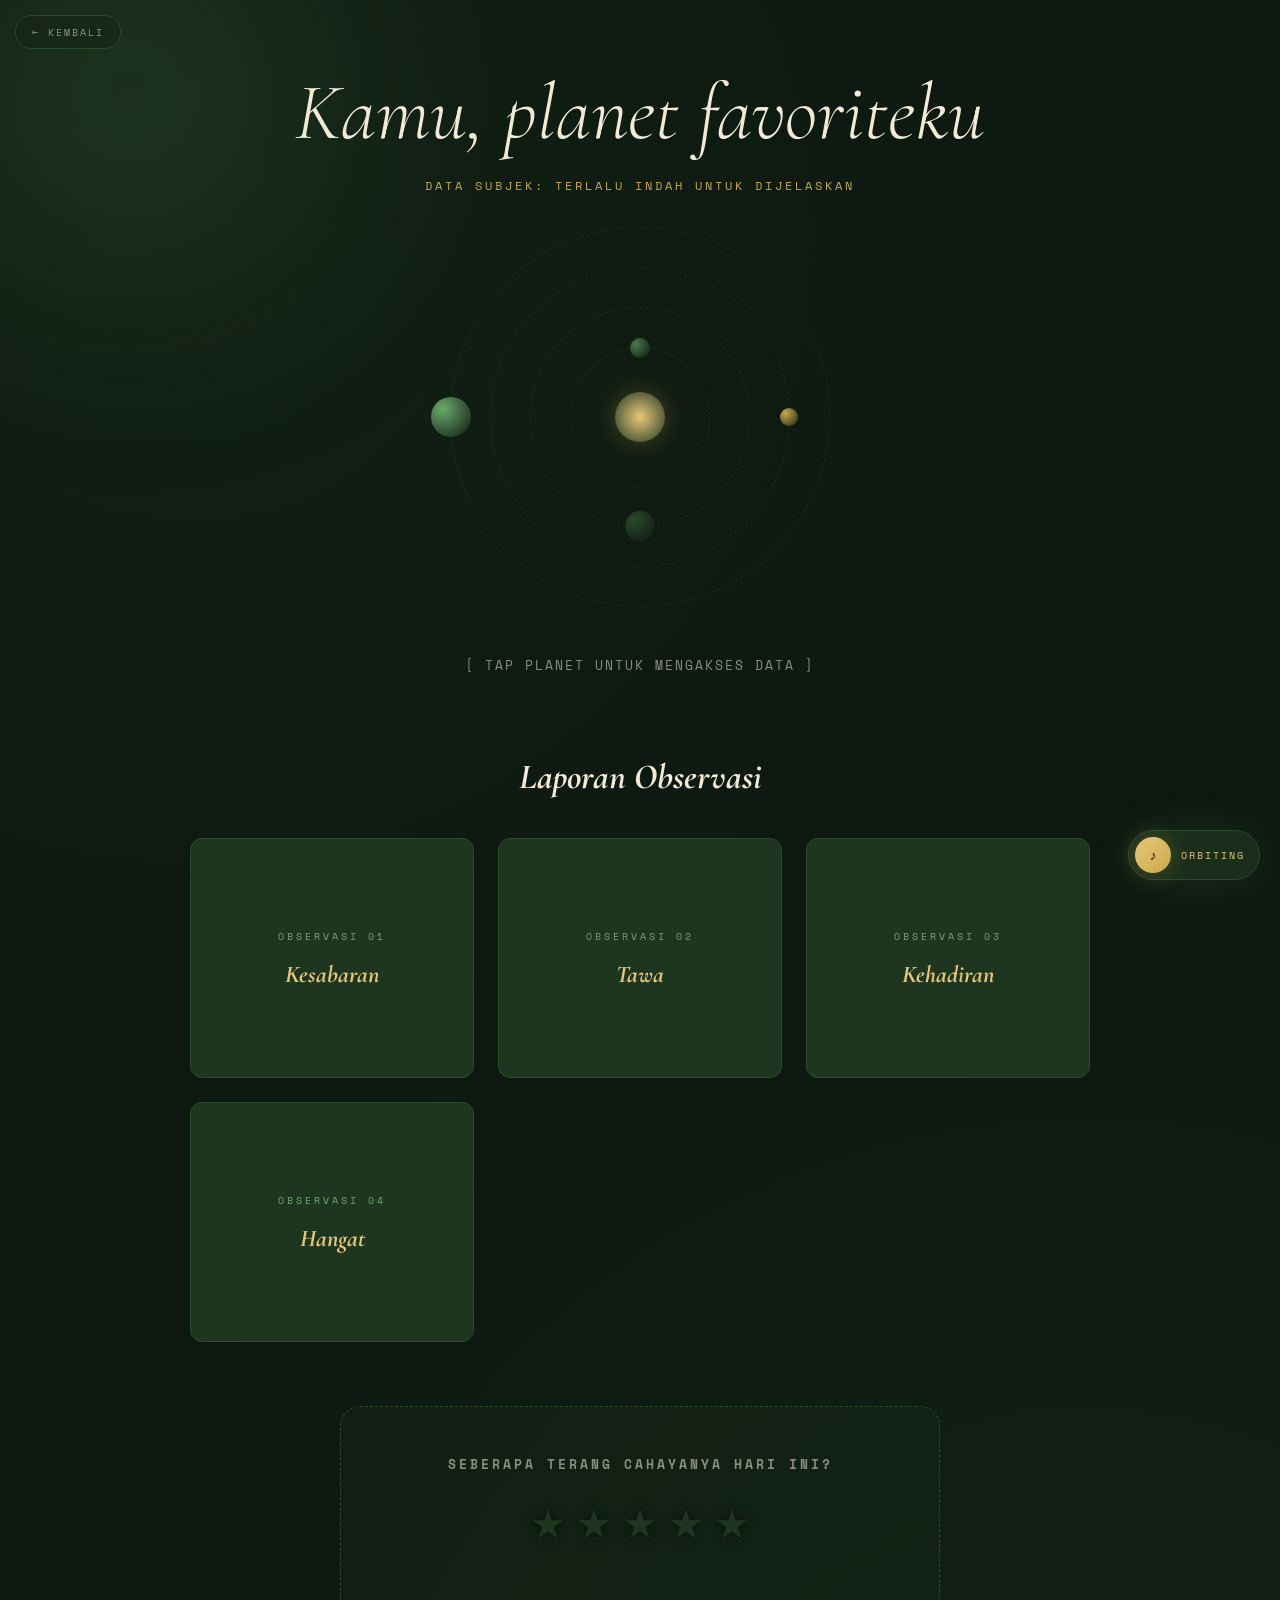
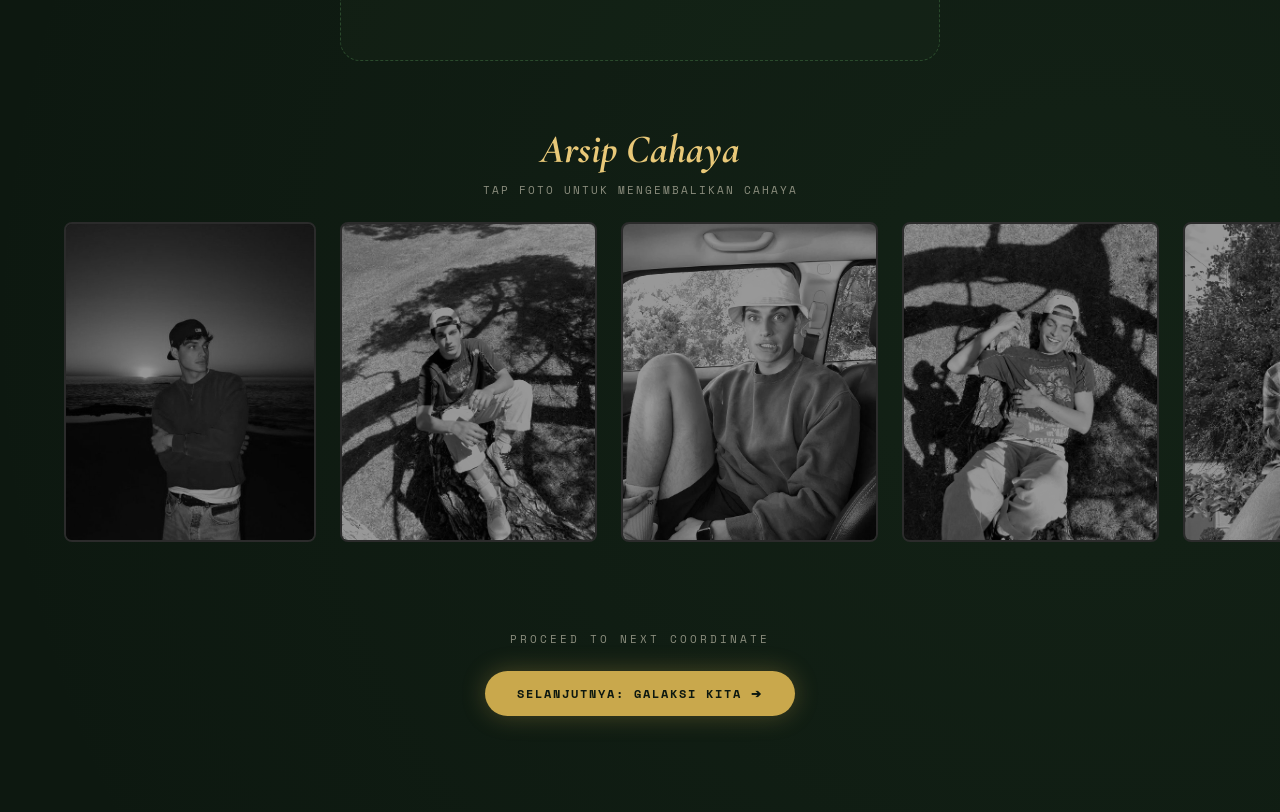
==== him.html @ adc8394c "added by @Kediopan" ====
<!doctype html>
<html lang="id">
  <head>
    <meta charset="UTF-8" />
    <meta name="viewport" content="width=device-width, initial-scale=1.0" />
    <title>Planet Dia — The Green Nebula</title>
    <link rel="stylesheet" href="style.css" />
  </head>
  <body>
    <div id="page-transition" class="fade-in"></div>
    <div
      class="organic-nebula n-fern"
      style="top: -20%; right: -20%; opacity: 0.3"
    ></div>

    <a href="index.html" class="back-nav" data-nav>← Kembali</a>

    <div id="music-player">
      <button id="music-btn">♪</button>
      <div class="music-info"><span>Orbiting</span></div>
    </div>

    <div class="planet-dia-wrapper">
      <div class="pd-hero reveal">
        <h1>Kamu, planet favoriteku</h1>
        <p>Data Subjek: Terlalu Indah Untuk Dijelaskan</p>
      </div>

      <div class="solar-system-area reveal">
        <div class="central-star"></div>
        <div class="orbit-path path-1">
          <div class="planet planet-1" data-id="p1" data-name="SMILE-01"></div>
        </div>
        <div class="orbit-path path-2">
          <div class="planet planet-2" data-id="p2" data-name="EYES-02"></div>
        </div>
        <div class="orbit-path path-3">
          <div class="planet planet-3" data-id="p3" data-name="LAUGH-03"></div>
        </div>
        <div class="orbit-path path-4">
          <div class="planet planet-4" data-id="p4" data-name="HIM-04"></div>
        </div>
      </div>
      <p
        style="
          font-family: var(--f-mono);
          font-size: 0.8rem;
          color: var(--mist);
          margin-bottom: 5rem;
          letter-spacing: 2px;
          text-align: center;
        "
        class="reveal"
      >
        [ TAP PLANET UNTUK MENGAKSES DATA ]
      </p>

      <div class="facts-section reveal">
        <h2 class="section-title">Laporan Observasi</h2>
        <div class="facts-grid">
          <div class="fact-card">
            <div class="fact-inner">
              <div class="fact-front">
                <span>OBSERVASI 01</span>
                <h3>Kesabaran</h3>
              </div>
              <div class="fact-back">
                <p>
                  Tingkat kesabaranmu ngadepin aku itu kayak luar angkasa, gak
                  ada batasnya. Makasih ya.
                </p>
              </div>
            </div>
          </div>
          <div class="fact-card">
            <div class="fact-inner">
              <div class="fact-front">
                <span>OBSERVASI 02</span>
                <h3>Tawa</h3>
              </div>
              <div class="fact-back">
                <p>
                  Frekuensi tawamu selalu berhasil reset hari aku yang lagi
                  berantakan.
                </p>
              </div>
            </div>
          </div>
          <div class="fact-card">
            <div class="fact-inner">
              <div class="fact-front">
                <span>OBSERVASI 03</span>
                <h3>Kehadiran</h3>
              </div>
              <div class="fact-back">
                <p>
                  Kamu gak cuma ada, tapi bener-bener *hadir*. Aku selalu
                  bersyukur untuk adanya kamu.
                </p>
              </div>
            </div>
          </div>
          <div class="fact-card">
            <div class="fact-inner">
              <div class="fact-front">
                <span>OBSERVASI 04</span>
                <h3>Hangat</h3>
              </div>
              <div class="fact-back">
                <p>
                  Kamu itu kayak nebula, dari jauh terlihat biasa, tapi di
                  dalemnya hangat banget.
                </p>
              </div>
            </div>
          </div>
        </div>
      </div>

      <div class="rating-section reveal">
        <h2>Seberapa terang cahayanya hari ini?</h2>
        <div class="star-rating">
          <span>★</span><span>★</span><span>★</span><span>★</span><span>★</span>
        </div>
        <div class="rating-result" id="rating-result"></div>
      </div>

      <div class="strip-section reveal">
        <h2
          style="
            font-family: var(--f-display);
            color: var(--gold-light);
            font-size: 2.5rem;
            text-align: center;
            margin-bottom: 0.5rem;
            font-style: italic;
          "
        >
          Arsip Cahaya
        </h2>
        <p class="strip-hint">TAP FOTO UNTUK MENGEMBALIKAN CAHAYA</p>
        <div class="photo-strip">
          <img src="asset/1.jpg" alt="Him" class="strip-img" />
          <img src="asset/2.jpg" alt="Him" class="strip-img" />
          <img src="asset/3.jpg" alt="Him" class="strip-img" />
          <img src="asset/4.jpg" alt="Him" class="strip-img" />
          <img src="asset/5.jpg" alt="Him" class="strip-img" />
          <img src="asset/6.jpg" alt="Him" class="strip-img" />
        </div>
      </div>

      <!-- NEW: NEXT BUTTON -->
      <div class="next-page-nav reveal">
        <p>PROCEED TO NEXT COORDINATE</p>
        <a href="kita.html" class="btn-fierce" data-nav
          >Selanjutnya: Galaksi Kita ➔</a
        >
      </div>
    </div>

    <div class="planet-modal" id="planet-modal">
      <div class="pm-content">
        <img src="" id="pm-img" alt="Planet Archive" />
        <p id="pm-txt"></p>
        <button class="pm-close" id="pm-close">TUTUP DATA</button>
      </div>
    </div>

    <script src="script.js"></script>
  </body>
</html>
---- style.css ----
@import url("https://fonts.googleapis.com/css2?family=Cormorant+Garamond:ital,wght@0,300;0,400;0,600;1,400&family=Outfit:wght@300;400;600&family=Space+Mono:ital,wght@0,400;0,700;1,400&family=Caveat:wght@600&display=swap");

/* ── GREEN NEBULA PALETTE & TOKENS ── */
:root {
  --void: #0d1810;
  --forest: #172619;
  --forest-mid: #1e3520;
  --moss: #2a4a2c;
  --fern: #4a7a4c;
  --nebula: #6aab6c;
  --gold: #c9a84c;
  --gold-light: #e8c878;
  --cream: #f0ead6;
  --mist: rgba(240, 234, 214, 0.55);

  --f-display: "Cormorant Garamond", serif;
  --f-body: "Outfit", sans-serif;
  --f-mono: "Space Mono", monospace;
  --f-hand: "Caveat", cursive;

  --glow-nebula: 0 0 40px rgba(106, 171, 108, 0.15);
  --glow-gold: 0 0 25px rgba(201, 168, 76, 0.3);
}

* {
  margin: 0;
  padding: 0;
  box-sizing: border-box;
  -webkit-tap-highlight-color: transparent;
}

/* FIX: Absolute horizontal lockdown */
html,
body {
  width: 100%;
  max-width: 100vw;
  overflow-x: hidden;
}

body {
  background-color: var(--void);
  color: var(--cream);
  font-family: var(--f-body);
  overflow-y: auto !important;
  min-height: 100vh;
  background-image:
    radial-gradient(circle at 15% 10%, rgba(42, 74, 44, 0.15), transparent 40%),
    radial-gradient(circle at 85% 80%, rgba(74, 122, 76, 0.1), transparent 50%);
}

/* ── SPA TRANSITIONS ── */
#page-transition {
  position: fixed;
  inset: 0;
  background: var(--void);
  z-index: 99999;
  pointer-events: none;
  opacity: 0;
  transition: opacity 0.8s ease;
}
#page-transition.fade-in {
  opacity: 1;
  pointer-events: all;
}
.reveal {
  opacity: 0;
  transform: translateY(30px);
  transition: all 1s cubic-bezier(0.25, 1, 0.5, 1);
}
.reveal.visible {
  opacity: 1;
  transform: translateY(0);
}

/* ── PERSISTENT MUSIC & NAV BUTTONS (FIXED CROPPING) ── */
#music-player {
  position: fixed;
  bottom: 20px;
  right: 20px;
  z-index: 9990;
  display: flex;
  align-items: center;
  gap: 10px;
  background: rgba(30, 53, 32, 0.8);
  backdrop-filter: blur(12px);
  border: 1px solid var(--moss);
  border-radius: 50px;
  padding: 6px 14px 6px 6px;
  box-shadow: var(--glow-nebula);
  transition: all 0.3s;
  max-width: calc(100vw - 40px); /* Respects screen padding */
}
#music-btn {
  width: 36px;
  height: 36px;
  border-radius: 50%;
  background: linear-gradient(135deg, var(--gold-light), var(--gold));
  border: none;
  cursor: pointer;
  color: var(--void);
  font-weight: bold;
  box-shadow: var(--glow-gold);
  transition: transform 0.2s;
  display: flex;
  justify-content: center;
  align-items: center;
  flex-shrink: 0;
}
#music-btn:active {
  transform: scale(0.9);
}

.music-info {
  display: flex;
  align-items: center;
  overflow: hidden; /* Contains the text */
}

/* FIX: Text Truncation limits width so it cannot push the box off-screen */
.music-info span {
  display: block;
  font-family: var(--f-mono);
  font-size: 10px;
  color: var(--gold-light);
  letter-spacing: 2px;
  text-transform: uppercase;
  white-space: nowrap;
  overflow: hidden;
  text-overflow: ellipsis;
  max-width: 120px; /* Truncates dynamically on small screens */
}

.btn-fierce {
  display: inline-flex;
  align-items: center;
  justify-content: center;
  padding: 14px 32px;
  font-family: var(--f-mono);
  font-size: 0.75rem;
  color: var(--void);
  background: var(--gold);
  border-radius: 30px;
  text-decoration: none;
  font-weight: bold;
  letter-spacing: 2px;
  text-transform: uppercase;
  transition: all 0.3s;
  box-shadow: var(--glow-gold);
  border: none;
  cursor: pointer;
}
.btn-fierce:hover {
  transform: scale(1.05);
  background: var(--gold-light);
  box-shadow: 0 0 30px rgba(201, 168, 76, 0.5);
}

.back-nav {
  position: fixed;
  top: 15px;
  left: 15px;
  font-family: var(--f-mono);
  font-size: 0.65rem;
  color: var(--mist);
  text-transform: uppercase;
  letter-spacing: 2px;
  text-decoration: none;
  z-index: 9990;
  padding: 8px 16px;
  background: rgba(23, 38, 25, 0.8);
  border: 1px solid var(--moss);
  border-radius: 30px;
  backdrop-filter: blur(5px);
  transition: all 0.3s;
}
.back-nav:hover {
  color: var(--gold-light);
  border-color: var(--gold);
}

.next-page-nav {
  width: 100%;
  padding: 4rem 1.5rem 6rem;
  display: flex;
  flex-direction: column;
  align-items: center;
  justify-content: center;
  text-align: center;
  position: relative;
  z-index: 10;
}
.next-page-nav p {
  font-family: var(--f-mono);
  font-size: 0.7rem;
  color: var(--mist);
  letter-spacing: 3px;
  margin-bottom: 1.5rem;
  text-transform: uppercase;
}

/* ── AMBIENT NEBULAE ── */
.organic-nebula {
  position: fixed;
  border-radius: 50%;
  filter: blur(90px);
  pointer-events: none;
  opacity: 0.4;
  z-index: 0;
}
.n-fern {
  width: 60vw;
  height: 60vh;
  background: radial-gradient(circle, var(--fern), transparent 70%);
  top: -10%;
  left: -20%;
}
.n-moss {
  width: 50vw;
  height: 50vh;
  background: radial-gradient(circle, var(--moss), transparent 70%);
  bottom: 10%;
  right: -10%;
}

/* =========================================
   PAGE 1: THE VOID (INDEX)
   ========================================= */
.void-container {
  padding: 2rem 0 0;
  display: flex;
  flex-direction: column;
  align-items: center;
  position: relative;
  width: 100%;
  overflow-x: hidden;
}

/* Section 1: Boot */
.boot-sequence {
  min-height: 50vh;
  display: flex;
  flex-direction: column;
  justify-content: center;
  align-items: center;
  width: 90%;
  margin-inline: auto;
  padding-top: 2rem;
}
.terminal-text {
  font-family: var(--f-mono);
  font-size: 0.85rem;
  color: var(--nebula);
  letter-spacing: 2px;
  text-align: center;
  margin-bottom: 2rem;
  min-height: 60px;
  line-height: 1.6;
}
.hero-title {
  font-family: var(--f-display);
  font-size: clamp(2.5rem, 8vw, 5rem);
  font-style: italic;
  font-weight: 300;
  color: var(--cream);
  text-align: center;
  opacity: 0;
  transition: opacity 2s ease 0.5s;
  text-shadow: 0 4px 30px rgba(240, 234, 214, 0.1);
  line-height: 1.1;
}
.hero-title em {
  color: var(--gold);
  font-style: normal;
  font-weight: 400;
}

/* Section 2: Star Connect */
.star-connect-section {
  padding: 3rem 0;
  display: flex;
  flex-direction: column;
  align-items: center;
  width: 90%;
  margin-inline: auto;
  position: relative;
}
.star-hint {
  font-family: var(--f-mono);
  font-size: 0.75rem;
  color: var(--gold-light);
  letter-spacing: 3px;
  text-transform: uppercase;
  margin-bottom: 2rem;
  text-align: center;
  animation: pulse 2s infinite;
}
.canvas-wrapper {
  position: relative;
  width: 100%;
  max-width: 350px;
  height: 350px;
}
#connect-canvas {
  width: 100%;
  height: 100%;
  background: rgba(23, 38, 25, 0.4);
  border: 1px dashed var(--moss);
  border-radius: 50%;
  backdrop-filter: blur(8px);
  cursor: crosshair;
  transition: box-shadow 0.5s;
  touch-action: none;
}
#connect-canvas.unlocked {
  box-shadow:
    var(--glow-gold),
    inset 0 0 40px rgba(201, 168, 76, 0.2);
  border-color: var(--gold);
}
.hidden-message {
  position: absolute;
  top: 50%;
  left: 50%;
  transform: translate(-50%, -50%);
  font-family: var(--f-hand);
  font-size: 2rem;
  color: var(--gold-light);
  text-shadow: var(--glow-gold);
  opacity: 0;
  pointer-events: none;
  transition: opacity 1s;
  white-space: nowrap;
}

/* Section 3: About */
.about-universe {
  padding: 4rem 1rem;
  display: flex;
  flex-direction: column;
  justify-content: center;
  align-items: center;
  text-align: center;
  width: 90%;
  max-width: 600px;
  margin-inline: auto;
  position: relative;
  z-index: 2;
}
.about-universe p {
  font-family: var(--f-body);
  font-size: 1.1rem;
  line-height: 1.8;
  color: var(--mist);
  margin-bottom: 1.5rem;
}
.about-universe .highlight {
  font-family: var(--f-display);
  font-size: 1.8rem;
  color: var(--cream);
  font-style: italic;
  margin: 1rem 0;
}

/* Section 4: Orbit Ring Nav */
.orbit-nav-section {
  padding: 4rem 0;
  height: 400px;
  display: flex;
  justify-content: center;
  align-items: center;
  position: relative;
  opacity: 0.3;
  pointer-events: none;
  transition: opacity 1.5s;
  overflow: hidden;
  width: 100%;
}
.orbit-nav-section.unlocked {
  opacity: 1;
  pointer-events: all;
}
.orbit-center {
  width: 40px;
  height: 40px;
  background: radial-gradient(circle, var(--gold-light), var(--gold));
  border-radius: 50%;
  box-shadow:
    var(--glow-gold),
    0 0 60px rgba(201, 168, 76, 0.6);
  z-index: 10;
  position: absolute;
  top: 50%;
  left: 50%;
  transform: translate(-50%, -50%);
}
.orbit-ring {
  position: absolute;
  top: 50%;
  left: 50%;
  border-radius: 50%;
  border: 1px solid rgba(106, 171, 108, 0.2);
  display: flex;
  justify-content: center;
  align-items: flex-start;
  text-decoration: none;
  transition: all 0.3s;
  pointer-events: none;
}
.orbit-ring span {
  pointer-events: auto;
  cursor: pointer;
  font-family: var(--f-mono);
  font-size: 0.6rem;
  color: var(--cream);
  background: var(--forest-mid);
  border: 1px solid var(--moss);
  padding: 6px 16px;
  border-radius: 30px;
  letter-spacing: 2px;
  text-transform: uppercase;
  transform: translateY(-50%);
  transition: all 0.3s;
  white-space: nowrap;
}
.orbit-ring:hover span {
  background: var(--nebula);
  color: var(--void);
  box-shadow: var(--glow-nebula);
  border-color: var(--nebula);
}
.r-1 {
  width: 140px;
  height: 140px;
  margin: -70px 0 0 -70px;
  animation: spin 15s linear infinite;
}
.r-2 {
  width: 220px;
  height: 220px;
  margin: -110px 0 0 -110px;
  animation: spin 25s linear infinite reverse;
}
.r-3 {
  width: 300px;
  height: 300px;
  margin: -150px 0 0 -150px;
  animation: spin 35s linear infinite;
}
.r-4 {
  width: 380px;
  height: 380px;
  margin: -190px 0 0 -190px;
  animation: spin 45s linear infinite reverse;
}
.r-1 span {
  animation: spin 15s linear infinite reverse;
}
.r-2 span {
  animation: spin 25s linear infinite normal;
}
.r-3 span {
  animation: spin 35s linear infinite reverse;
}
.r-4 span {
  animation: spin 45s linear infinite normal;
}

/* Section 5: Teaser */
.teaser-section {
  padding: 4rem 1rem 2rem;
  display: flex;
  justify-content: center;
  align-items: center;
  position: relative;
  width: 90%;
  margin-inline: auto;
}
.teaser-quote {
  font-family: var(--f-hand);
  font-size: clamp(1.8rem, 5vw, 3rem);
  color: var(--nebula);
  text-align: center;
  transform: rotate(-3deg);
  line-height: 1.4;
  opacity: 0.8;
}
.shooting-star {
  position: absolute;
  width: 150px;
  height: 2px;
  background: linear-gradient(90deg, transparent, var(--gold-light), white);
  top: 10%;
  left: -200px;
  opacity: 0;
  transform: rotate(-15deg);
}
.shooting-star.shoot {
  animation: shootAnim 2s ease-in forwards;
}

/* =========================================
   PAGE 2: PLANET DIA (HIM.HTML)
   ========================================= */
.planet-dia-wrapper {
  padding: 4rem 0 0;
  display: flex;
  flex-direction: column;
  align-items: center;
  width: 100%;
  overflow-x: hidden;
}
.pd-hero {
  text-align: center;
  margin-bottom: 3rem;
  width: 90%;
  margin-inline: auto;
}
.pd-hero h1 {
  font-family: var(--f-display);
  font-size: clamp(2.5rem, 8vw, 5rem);
  color: var(--cream);
  font-style: italic;
  font-weight: 300;
}
.pd-hero p {
  font-family: var(--f-mono);
  font-size: 0.75rem;
  color: var(--gold);
  letter-spacing: 3px;
  text-transform: uppercase;
  margin-top: 1rem;
}
.solar-system-area {
  position: relative;
  width: 90%;
  max-width: 350px;
  height: 350px;
  display: flex;
  justify-content: center;
  align-items: center;
  margin: 0 auto 4rem;
}
.central-star {
  width: 50px;
  height: 50px;
  background: radial-gradient(circle, var(--gold-light), var(--forest-mid));
  border-radius: 50%;
  box-shadow: var(--glow-gold);
  z-index: 5;
}
.orbit-path {
  position: absolute;
  border: 1px dashed rgba(74, 122, 76, 0.2);
  border-radius: 50%;
  pointer-events: none;
}
.planet {
  position: absolute;
  border-radius: 50%;
  cursor: pointer;
  transition: transform 0.3s;
  z-index: 10;
  display: flex;
  justify-content: center;
  align-items: center;
  pointer-events: auto;
}
.planet:hover {
  transform: scale(1.2);
  box-shadow: var(--glow-nebula);
}
.planet::after {
  content: attr(data-name);
  position: absolute;
  bottom: -20px;
  font-family: var(--f-mono);
  font-size: 9px;
  color: var(--mist);
  opacity: 0;
  transition: opacity 0.3s;
  letter-spacing: 1px;
}
.planet:hover::after {
  opacity: 1;
}
.path-1 {
  width: 140px;
  height: 140px;
  animation: spin 15s linear infinite;
}
.path-2 {
  width: 220px;
  height: 220px;
  animation: spin 25s linear infinite reverse;
}
.path-3 {
  width: 300px;
  height: 300px;
  animation: spin 35s linear infinite;
}
.path-4 {
  width: 380px;
  height: 380px;
  animation: spin 45s linear infinite reverse;
}
.planet-1 {
  width: 20px;
  height: 20px;
  background: radial-gradient(circle at 30% 30%, var(--fern), var(--void));
  top: -10px;
  left: 50%;
  transform: translateX(-50%);
}
.planet-2 {
  width: 30px;
  height: 30px;
  background: radial-gradient(circle at 30% 30%, var(--moss), var(--void));
  bottom: -15px;
  left: 50%;
  transform: translateX(-50%);
}
.planet-3 {
  width: 18px;
  height: 18px;
  background: radial-gradient(circle at 30% 30%, var(--gold), var(--forest));
  top: 50%;
  right: -9px;
  transform: translateY(-50%);
}
.planet-4 {
  width: 40px;
  height: 40px;
  background: radial-gradient(circle at 30% 30%, var(--nebula), var(--void));
  top: 50%;
  left: -20px;
  transform: translateY(-50%);
}
.planet-modal {
  position: fixed;
  inset: 0;
  background: rgba(13, 24, 16, 0.95);
  backdrop-filter: blur(10px);
  z-index: 10000;
  display: flex;
  justify-content: center;
  align-items: center;
  opacity: 0;
  pointer-events: none;
  transition: opacity 0.5s ease;
  padding: 1.5rem;
}
.planet-modal.show {
  opacity: 1;
  pointer-events: all;
}
.pm-content {
  background: var(--forest-mid);
  border: 1px solid var(--moss);
  border-radius: 16px;
  padding: 1.5rem;
  width: 90%;
  max-width: 400px;
  margin-inline: auto;
  text-align: center;
  box-shadow: var(--glow-nebula);
  transform: scale(0.9);
  transition: transform 0.5s cubic-bezier(0.25, 1, 0.5, 1);
}
.planet-modal.show .pm-content {
  transform: scale(1);
}
.pm-content img {
  width: 100%;
  height: 280px;
  object-fit: cover;
  border-radius: 8px;
  margin-bottom: 1.2rem;
  filter: sepia(20%) brightness(0.9);
}
.pm-content p {
  font-family: var(--f-hand);
  font-size: 1.5rem;
  color: var(--gold-light);
  line-height: 1.4;
  margin-bottom: 1.5rem;
}
.pm-close {
  background: transparent;
  border: 1px solid var(--mist);
  color: var(--cream);
  font-family: var(--f-mono);
  padding: 8px 24px;
  border-radius: 30px;
  cursor: pointer;
  transition: all 0.3s;
  letter-spacing: 2px;
}
.pm-close:hover {
  border-color: var(--gold);
  color: var(--gold);
}

/* Mission Reports */
.facts-section {
  width: 90%;
  max-width: 900px;
  margin: 0 auto 4rem;
}
.section-title {
  font-family: var(--f-display);
  font-size: 2.2rem;
  color: var(--cream);
  text-align: center;
  margin-bottom: 2.5rem;
  font-style: italic;
}
.facts-grid {
  display: grid;
  grid-template-columns: repeat(auto-fit, minmax(220px, 1fr));
  gap: 1.5rem;
}
.fact-card {
  height: 240px;
  perspective: 1000px;
  cursor: pointer;
}
.fact-inner {
  width: 100%;
  height: 100%;
  position: relative;
  transition: transform 0.8s cubic-bezier(0.25, 1, 0.5, 1);
  transform-style: preserve-3d;
}
.fact-card.flipped .fact-inner {
  transform: rotateY(180deg);
}
.fact-front,
.fact-back {
  position: absolute;
  inset: 0;
  backface-visibility: hidden;
  border-radius: 12px;
  padding: 1.5rem;
  display: flex;
  flex-direction: column;
  justify-content: center;
  align-items: center;
  text-align: center;
}
.fact-front {
  background: var(--forest-mid);
  border: 1px solid var(--moss);
}
.fact-front span {
  font-family: var(--f-mono);
  font-size: 0.65rem;
  color: var(--nebula);
  letter-spacing: 3px;
  margin-bottom: 1rem;
}
.fact-front h3 {
  font-family: var(--f-display);
  font-size: 1.5rem;
  color: var(--gold-light);
  font-style: italic;
}
.fact-back {
  background: var(--moss);
  border: 1px solid var(--fern);
  transform: rotateY(180deg);
}
.fact-back p {
  font-family: var(--f-body);
  font-size: 0.95rem;
  color: var(--cream);
  line-height: 1.5;
}

/* Rater & Strip */
.rating-section {
  text-align: center;
  margin: 0 auto 4rem;
  width: 90%;
  max-width: 600px;
  padding: 3rem 1.5rem;
  background: rgba(30, 53, 32, 0.2);
  border-radius: 20px;
  border: 1px dashed var(--moss);
}
.rating-section h2 {
  font-family: var(--f-mono);
  font-size: 0.8rem;
  color: var(--mist);
  letter-spacing: 3px;
  text-transform: uppercase;
  margin-bottom: 1.5rem;
}
.star-rating {
  display: flex;
  justify-content: center;
  gap: 10px;
  font-size: 2.5rem;
  color: var(--forest-mid);
  cursor: pointer;
  margin-bottom: 1.5rem;
}
.star-rating span {
  transition:
    color 0.3s,
    transform 0.2s;
  text-shadow: 0 0 10px rgba(0, 0, 0, 0.5);
}
.star-rating span.active {
  color: var(--gold);
  transform: scale(1.1);
  text-shadow: var(--glow-gold);
}
.rating-result {
  font-family: var(--f-hand);
  font-size: 1.8rem;
  color: var(--nebula);
  min-height: 2.5rem;
}

.strip-section {
  width: 100vw;
  margin-left: calc(-50vw + 50%);
  margin-bottom: 0;
  overflow: hidden;
}
.strip-hint {
  text-align: center;
  font-family: var(--f-mono);
  font-size: 0.7rem;
  color: var(--mist);
  letter-spacing: 2px;
  margin-bottom: 1.5rem;
}
.photo-strip {
  display: flex;
  gap: 1.5rem;
  padding: 0 5vw 1.5rem;
  overflow-x: auto;
  scroll-snap-type: x mandatory;
  scrollbar-width: none;
}
.photo-strip::-webkit-scrollbar {
  display: none;
}
.strip-img {
  flex: 0 0 240px;
  height: 320px;
  scroll-snap-align: center;
  border-radius: 8px;
  border: 2px solid var(--moss);
  object-fit: cover;
  filter: sepia(80%) grayscale(100%) brightness(0.6);
  transition: all 0.6s ease;
  cursor: pointer;
}
.strip-img.colorized {
  filter: sepia(0%) grayscale(0%) brightness(1);
  border-color: var(--gold-light);
  box-shadow: var(--glow-gold);
  transform: scale(1.02);
}

/* =========================================
   PAGE 3: GALAKSI KITA (KITA.HTML)
   ========================================= */
.kita-wrapper {
  padding: 3rem 0 0;
  display: flex;
  flex-direction: column;
  align-items: center;
  overflow-x: hidden;
  width: 100%;
}
.galaxy-hero {
  position: relative;
  width: 100%;
  height: 40vh;
  display: flex;
  flex-direction: column;
  justify-content: center;
  align-items: center;
  margin-bottom: 2rem;
}
.spiral-bg {
  position: absolute;
  width: 150vw;
  height: 150vw;
  background: conic-gradient(
    from 0deg,
    transparent 0%,
    rgba(106, 171, 108, 0.1) 20%,
    transparent 40%,
    rgba(201, 168, 76, 0.05) 60%,
    transparent 80%
  );
  border-radius: 50%;
  animation: spin 40s linear infinite;
  pointer-events: none;
  z-index: 0;
}
.galaxy-hero h1 {
  font-family: var(--f-display);
  font-size: clamp(2.5rem, 8vw, 5rem);
  color: var(--gold-light);
  z-index: 2;
  text-shadow: var(--glow-gold);
  font-style: italic;
}

.map-window {
  width: 90%;
  max-width: 600px;
  margin-inline: auto;
  height: 40vh;
  border: 1px solid var(--moss);
  border-radius: 20px;
  overflow: hidden;
  position: relative;
  background: radial-gradient(circle, var(--forest-mid), var(--void));
  box-shadow: var(--glow-nebula);
  cursor: grab;
}
.map-window:active {
  cursor: grabbing;
}
.map-canvas {
  width: 200%;
  height: 200%;
  position: absolute;
  top: -50%;
  left: -50%;
  background-image: radial-gradient(
    rgba(201, 168, 76, 0.3) 1px,
    transparent 1px
  );
  background-size: 50px 50px;
  transition: transform 0.1s;
}
.cluster {
  position: absolute;
  width: 50px;
  height: 50px;
  background: radial-gradient(circle, var(--gold), transparent);
  border-radius: 50%;
  filter: blur(5px);
  animation: pulse 2s infinite alternate;
  cursor: pointer;
  pointer-events: auto;
}
.c1 {
  top: 30%;
  left: 30%;
}
.c2 {
  top: 60%;
  left: 70%;
  background: radial-gradient(circle, var(--nebula), transparent);
}
.c3 {
  top: 80%;
  left: 20%;
}
.c4 {
  top: 20%;
  left: 80%;
}

.timeline-section {
  width: 90%;
  max-width: 600px;
  margin: 3rem auto;
  position: relative;
  padding: 1rem 0;
}
.timeline-line {
  position: absolute;
  left: 14px;
  top: 0;
  bottom: 0;
  width: 2px;
  background: var(--moss);
}
.time-node {
  position: relative;
  margin-bottom: 4rem;
  padding-left: 45px;
  opacity: 0.5;
  transition: opacity 0.5s;
}
.time-node.revealed {
  opacity: 1;
}
.node-hold {
  position: absolute;
  left: 0px;
  top: 0;
  width: 30px;
  height: 30px;
  border-radius: 50%;
  border: 2px solid var(--gold);
  background: var(--void);
  display: flex;
  justify-content: center;
  align-items: center;
  cursor: pointer;
  z-index: 2;
  box-shadow: var(--glow-gold);
  -webkit-user-select: none;
  user-select: none;
}
.node-fill {
  position: absolute;
  inset: -2px;
  border-radius: 50%;
  background: conic-gradient(var(--nebula) 0%, transparent 0%);
  pointer-events: none;
}
.time-content {
  background: var(--forest-mid);
  padding: 1.2rem;
  border-radius: 12px;
  border: 1px solid var(--moss);
  transform: translateX(-15px);
  transition: all 0.5s;
  filter: blur(3px);
}
.time-node.revealed .time-content {
  transform: translateX(0);
  filter: blur(0);
  box-shadow: var(--glow-nebula);
}

.decoder-section {
  text-align: center;
  width: 90%;
  margin: 4rem auto;
}
.decoder-text {
  font-family: var(--f-mono);
  font-size: 1.2rem;
  color: var(--gold-light);
  letter-spacing: 3px;
  margin-bottom: 1.5rem;
  min-height: 3rem;
  word-wrap: break-word;
}

.gyro-wall {
  display: flex;
  flex-wrap: wrap;
  justify-content: center;
  gap: 1.5rem;
  width: 90%;
  margin: 3rem auto 0;
  perspective: 1000px;
}
.gyro-item {
  width: 160px;
  padding: 8px 8px 24px;
  background: var(--cream);
  border-radius: 4px;
  box-shadow: 0 15px 30px rgba(0, 0, 0, 0.8);
  transition: transform 0.2s ease-out;
  cursor: pointer;
}
.gyro-item img {
  width: 100%;
  height: 180px;
  object-fit: cover;
  filter: sepia(30%);
}

/* =========================================
   PAGE 4: TRANSMISI (SURAT.HTML)
   ========================================= */
.radar-hero {
  height: 40vh;
  display: flex;
  flex-direction: column;
  justify-content: center;
  align-items: center;
  position: relative;
  padding: 2rem;
  width: 100%;
}
.radar-ring {
  position: absolute;
  border-radius: 50%;
  border: 1px solid var(--nebula);
  animation: radarPing 4s infinite linear;
  opacity: 0;
}
.rr-1 {
  width: 80px;
  height: 80px;
  animation-delay: 0s;
}
.rr-2 {
  width: 80px;
  height: 80px;
  animation-delay: 1.3s;
}
.rr-3 {
  width: 80px;
  height: 80px;
  animation-delay: 2.6s;
}
@keyframes radarPing {
  0% {
    transform: scale(1);
    opacity: 0.8;
    box-shadow: inset 0 0 20px var(--nebula);
  }
  100% {
    transform: scale(4);
    opacity: 0;
  }
}

.signal-unlock {
  display: flex;
  flex-direction: column;
  align-items: center;
  gap: 1rem;
  margin-bottom: 2rem;
  width: 100%;
}
.bars-container {
  display: flex;
  align-items: flex-end;
  gap: 8px;
  height: 50px;
  cursor: pointer;
  padding: 10px;
}
.s-bar {
  width: 16px;
  background: var(--moss);
  border-radius: 4px;
  transition: all 0.5s;
}
.s-bar.active {
  background: var(--gold);
  box-shadow: var(--glow-gold);
}
.b1 {
  height: 16px;
}
.b2 {
  height: 32px;
}
.b3 {
  height: 48px;
}

.transmission-letter {
  width: 90%;
  max-width: 600px;
  margin: 0 auto;
  background: rgba(30, 53, 32, 0.3);
  backdrop-filter: blur(15px);
  border: 1px solid var(--fern);
  border-radius: 16px;
  padding: 2rem 1.5rem;
  box-shadow: var(--glow-nebula);
  opacity: 0;
  pointer-events: none;
  transition: opacity 1s;
}
.transmission-letter.unlocked {
  opacity: 1;
  pointer-events: all;
}
.t-text {
  font-family: var(--f-mono);
  font-size: 0.95rem;
  color: var(--cream);
  line-height: 1.7;
  min-height: 200px;
  white-space: pre-wrap;
}
.woven-photo {
  width: 100%;
  max-width: 250px;
  margin: 1.5rem auto;
  display: block;
  border-radius: 8px;
  border: 1px solid var(--gold);
  opacity: 0;
  transition: opacity 1s;
}
.morse-section {
  margin: 4rem auto 0;
  text-align: center;
  width: 90%;
}
.morse-code {
  font-family: var(--f-mono);
  font-size: 1.5rem;
  color: var(--mist);
  letter-spacing: 4px;
  margin-bottom: 1rem;
}

/* =========================================
   PAGE 5: BINTANG UNTUKMU (UNTUK.HTML)
   ========================================= */
.bintang-hero {
  min-height: 40vh;
  padding: 4rem 1.5rem;
  display: flex;
  justify-content: center;
  align-items: center;
  text-align: center;
  position: relative;
  width: 100%;
}

.fog-container {
  position: relative;
  width: 90%;
  max-width: 600px;
  height: 350px;
  margin: 0 auto 3rem;
  border-radius: 16px;
  overflow: hidden;
  border: 1px solid var(--moss);
  box-shadow: var(--glow-nebula);
}
.fog-content {
  position: absolute;
  inset: 0;
  background-image: url("asset/11.jpg");
  background-size: cover;
  background-position: center;
  display: flex;
  justify-content: center;
  align-items: center;
}
.fog-overlay {
  position: absolute;
  inset: 0;
  background: rgba(13, 24, 16, 0.65);
  z-index: 1;
}
.fog-reveal-text {
  position: relative;
  z-index: 2;
  font-family: var(--f-hand);
  font-size: clamp(3rem, 10vw, 5rem);
  color: var(--gold-light);
  text-shadow: var(--glow-gold);
  transform: rotate(-5deg);
}
.fog-canvas {
  position: absolute;
  inset: 0;
  width: 100%;
  height: 100%;
  cursor: pointer;
  z-index: 10;
  border-radius: inherit;
  touch-action: none;
}

.wish-sender {
  text-align: center;
  margin: 4rem auto;
  max-width: 500px;
  padding: 1.5rem;
  background: rgba(30, 53, 32, 0.4);
  border-radius: 16px;
  border: 1px dashed var(--fern);
  width: 90%;
}
.wish-input {
  width: 100%;
  background: transparent;
  border: none;
  border-bottom: 2px solid var(--gold);
  color: var(--cream);
  font-family: var(--f-hand);
  font-size: 1.5rem;
  outline: none;
  text-align: center;
  padding: 8px;
  margin-bottom: 1.5rem;
}
.wish-orb {
  position: fixed;
  width: 16px;
  height: 16px;
  background: var(--gold-light);
  border-radius: 50%;
  box-shadow: var(--glow-gold);
  z-index: 9999;
  opacity: 0;
  pointer-events: none;
}
.wish-orb.float-up {
  animation: floatWish 3s cubic-bezier(0.25, 1, 0.5, 1) forwards;
}
@keyframes floatWish {
  0% {
    opacity: 1;
    transform: translateY(0) scale(1);
  }
  100% {
    opacity: 0;
    transform: translateY(-100vh) scale(0.2);
  }
}

/* ── EVENT HORIZON BLACK HOLE ── */
.blackhole-section {
  min-height: 50vh;
  padding: 4rem 1.5rem;
  display: flex;
  flex-direction: column;
  justify-content: center;
  align-items: center;
  position: relative;
  overflow: hidden;
  width: 100%;
  z-index: 10;
}

.blackhole {
  width: 80px;
  height: 80px;
  background: #000;
  border-radius: 50%;
  box-shadow:
    0 0 40px rgba(0, 0, 0, 1),
    0 0 15px var(--gold-light),
    inset 0 0 20px #000;
  cursor: pointer;
  position: relative;
  z-index: 50;
  -webkit-user-select: none;
  user-select: none;
  -webkit-touch-callout: none;
  touch-action: none;
  transition: box-shadow 0.3s ease;
}

.blackhole.is-active {
  box-shadow:
    0 0 80px rgba(0, 0, 0, 1),
    0 0 40px var(--gold),
    inset 0 0 30px var(--gold);
  animation: anomalyShake 0.1s infinite;
}

@keyframes anomalyShake {
  0% {
    transform: translate(1px, 1px) rotate(0deg);
  }
  50% {
    transform: translate(-1px, -2px) rotate(-1deg);
  }
  100% {
    transform: translate(-2px, 1px) rotate(1deg);
  }
}

.bh-overlay {
  position: fixed;
  inset: 0;
  background: #000;
  z-index: 999999;
  display: flex;
  flex-direction: column;
  justify-content: center;
  align-items: center;
  padding: 2rem;
  clip-path: circle(0% at 50% 85%);
  transition: clip-path 1.2s cubic-bezier(0.25, 1, 0.5, 1);
  pointer-events: none;
}

.bh-overlay.is-pulling {
  clip-path: circle(150% at 50% 85%);
}

.bh-overlay.consume {
  clip-path: circle(150% at 50% 85%) !important;
  pointer-events: all;
}

.final-msg {
  font-family: var(--f-hand);
  font-size: clamp(1.8rem, 6vw, 3.2rem);
  color: var(--gold-light);
  text-shadow: var(--glow-gold);
  opacity: 0;
  transform: translateY(30px);
  transition: all 1.5s ease 0.5s;
  text-align: center;
  line-height: 1.4;
  width: 100%;
  max-width: 90vw;
  margin: 0 auto;
  white-space: normal;
  word-wrap: break-word;
  padding: 0 10px;
  box-sizing: border-box;
}

.bh-overlay.consume .final-msg {
  opacity: 1;
  transform: translateY(0);
}
.restart-btn {
  opacity: 0;
  transition: opacity 1.5s ease 2s;
  margin-top: 3rem;
}
.bh-overlay.consume .restart-btn {
  opacity: 1;
}

/* UTILS */
@keyframes spin {
  100% {
    transform: rotate(360deg);
  }
}
@keyframes pulse {
  0%,
  100% {
    opacity: 0.4;
  }
  50% {
    opacity: 1;
    text-shadow: var(--glow-gold);
  }
}
@keyframes shootAnim {
  0% {
    transform: translateX(0) translateY(0) rotate(-15deg);
    opacity: 1;
  }
  100% {
    transform: translateX(120vw) translateY(30vh) rotate(-15deg);
    opacity: 0;
  }
}
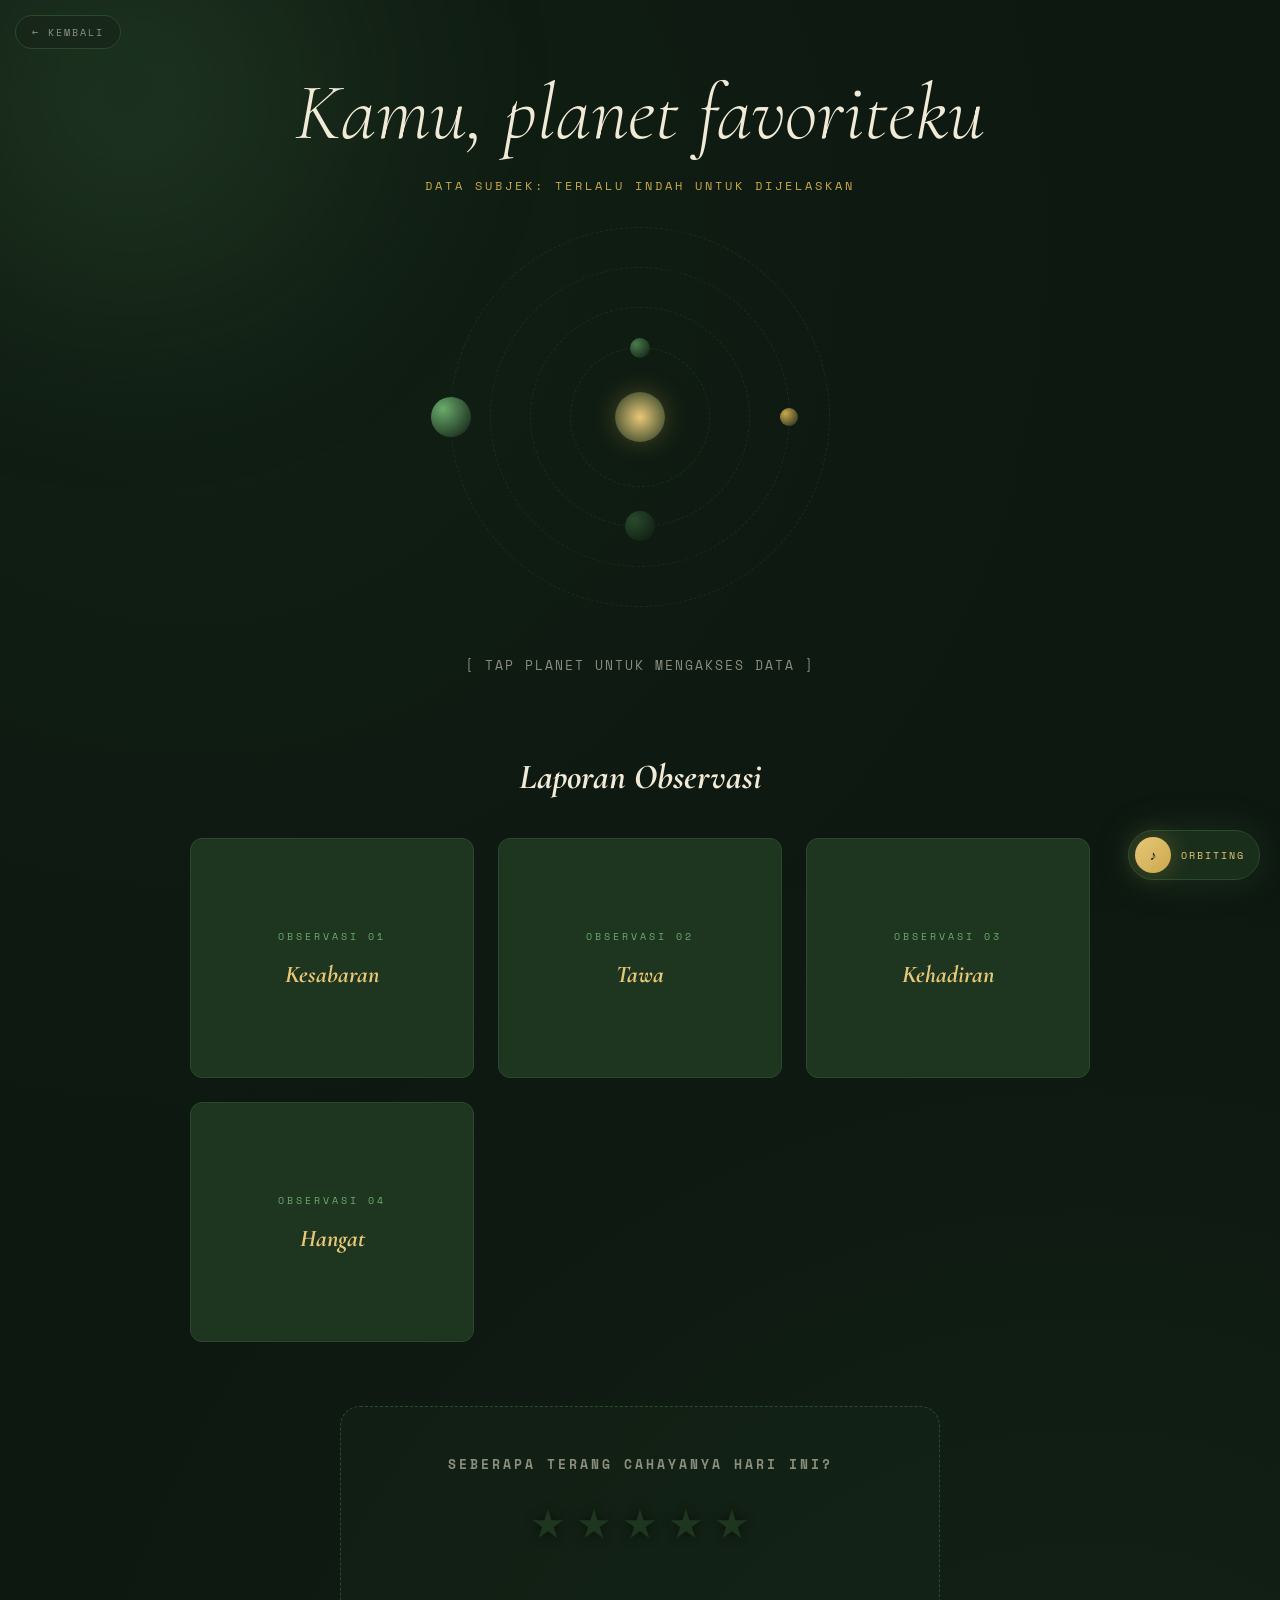
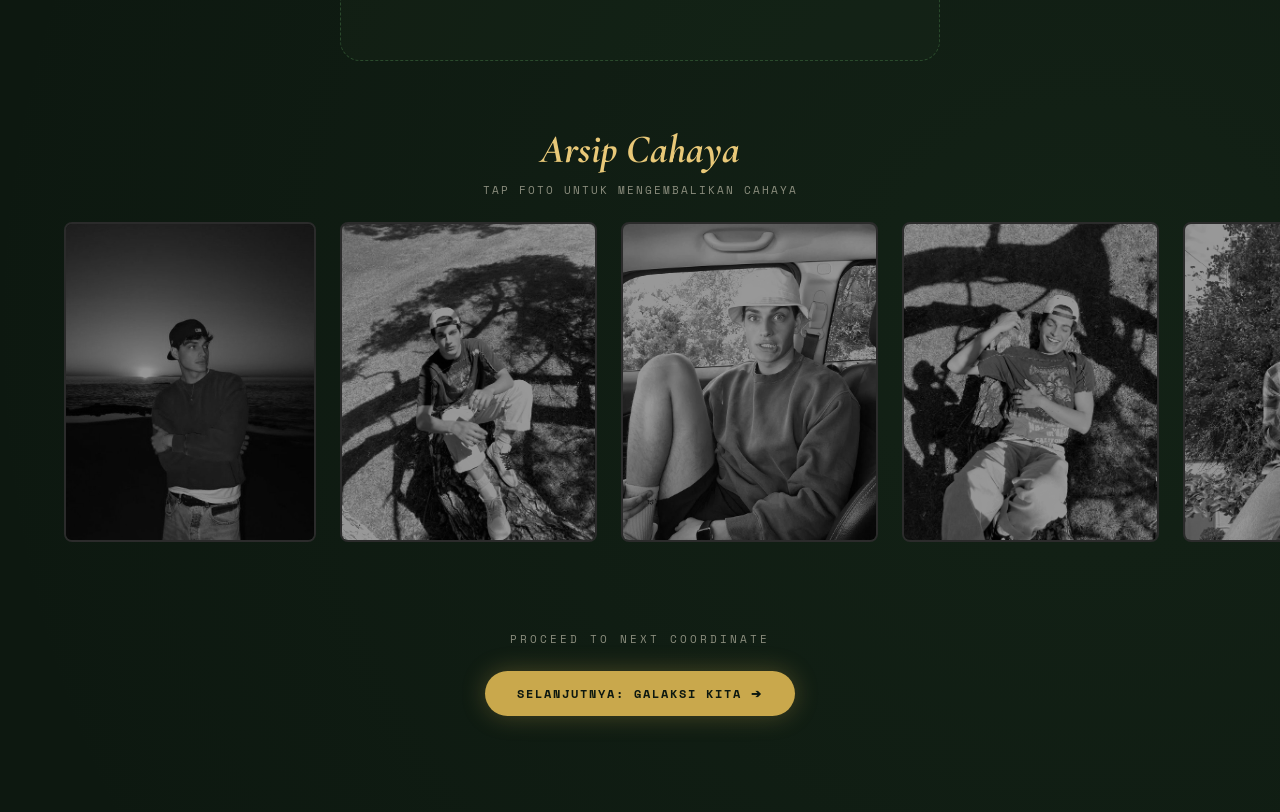
==== commit a5d38a35: "edited by @Kediopan" ====
--- a/him.html
+++ b/him.html
@@ -94,7 +94,7 @@
               </div>
               <div class="fact-back">
                 <p>
-                  Kamu gak cuma ada, tapi bener-bener *hadir*. Aku selalu
+                  Kamu gak cuma ada, tapi bener-bener hadir. Aku selalu
                   bersyukur untuk adanya kamu.
                 </p>
               </div>
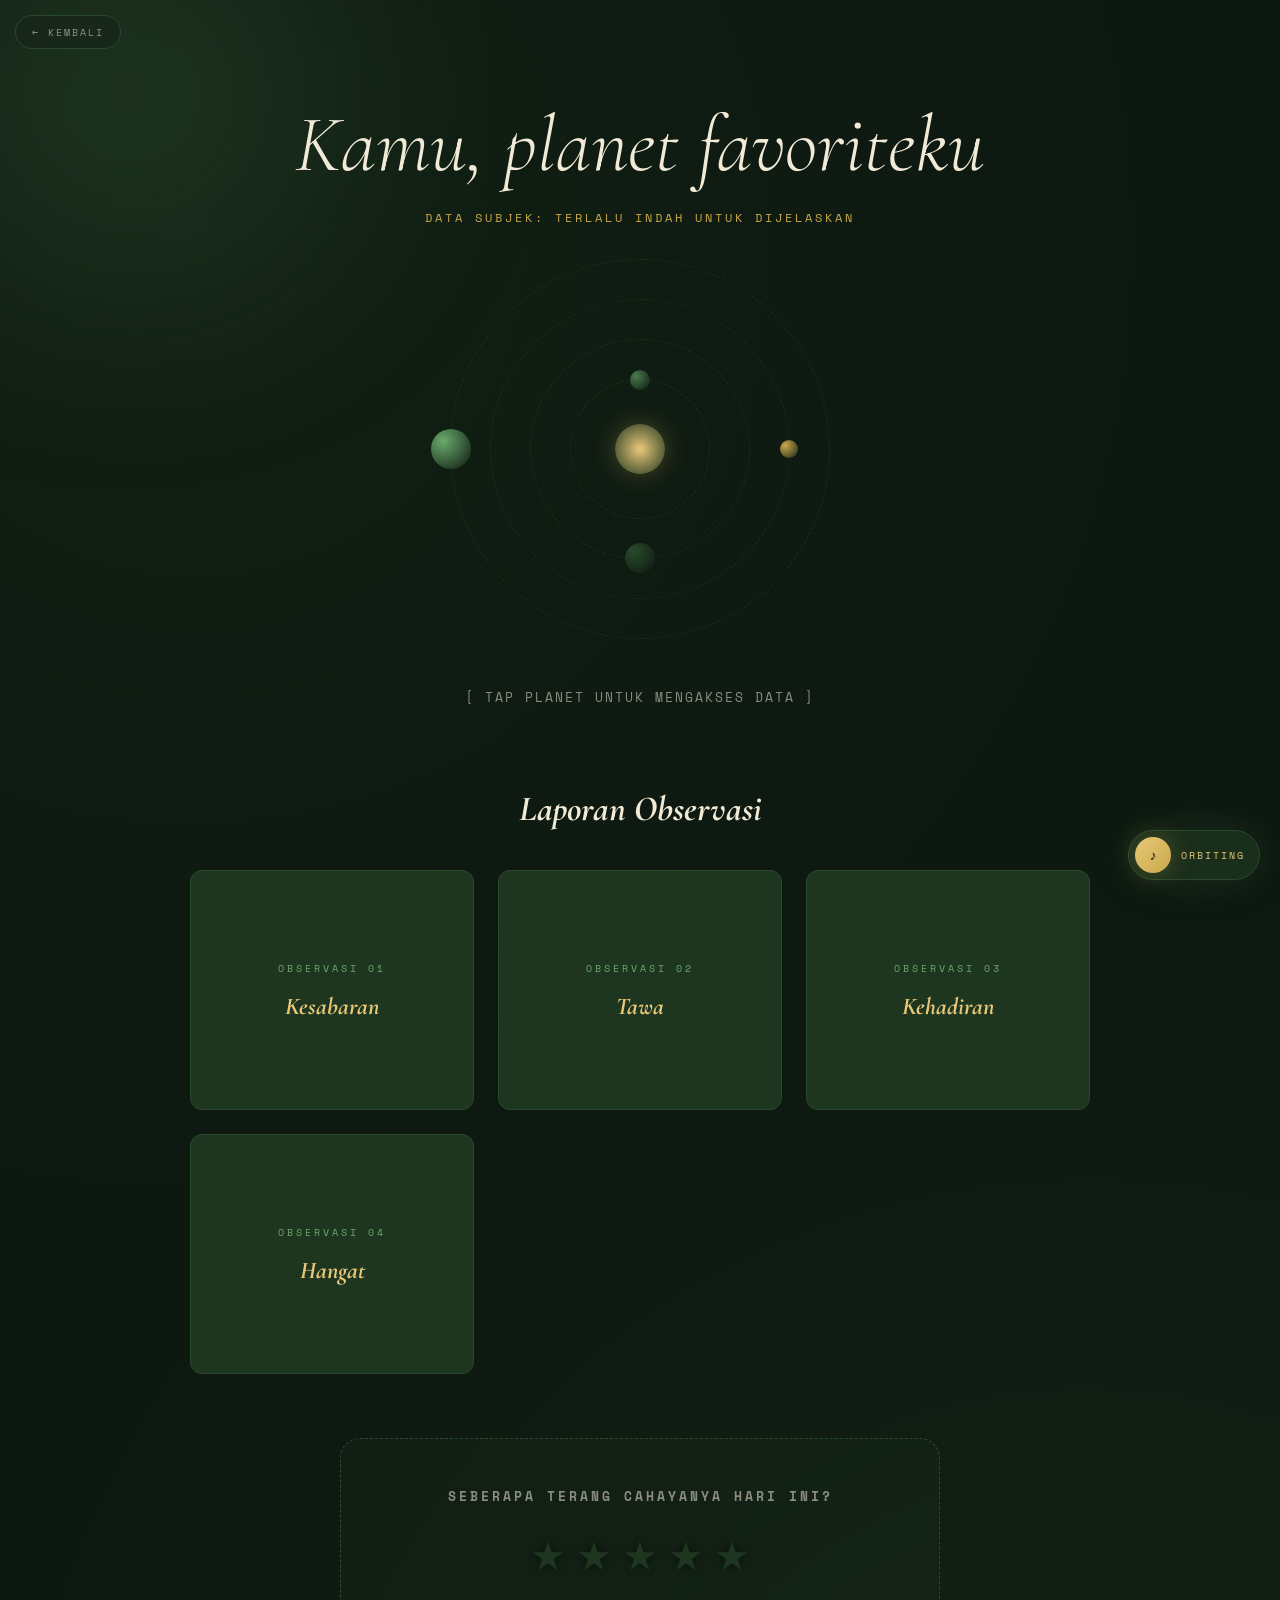
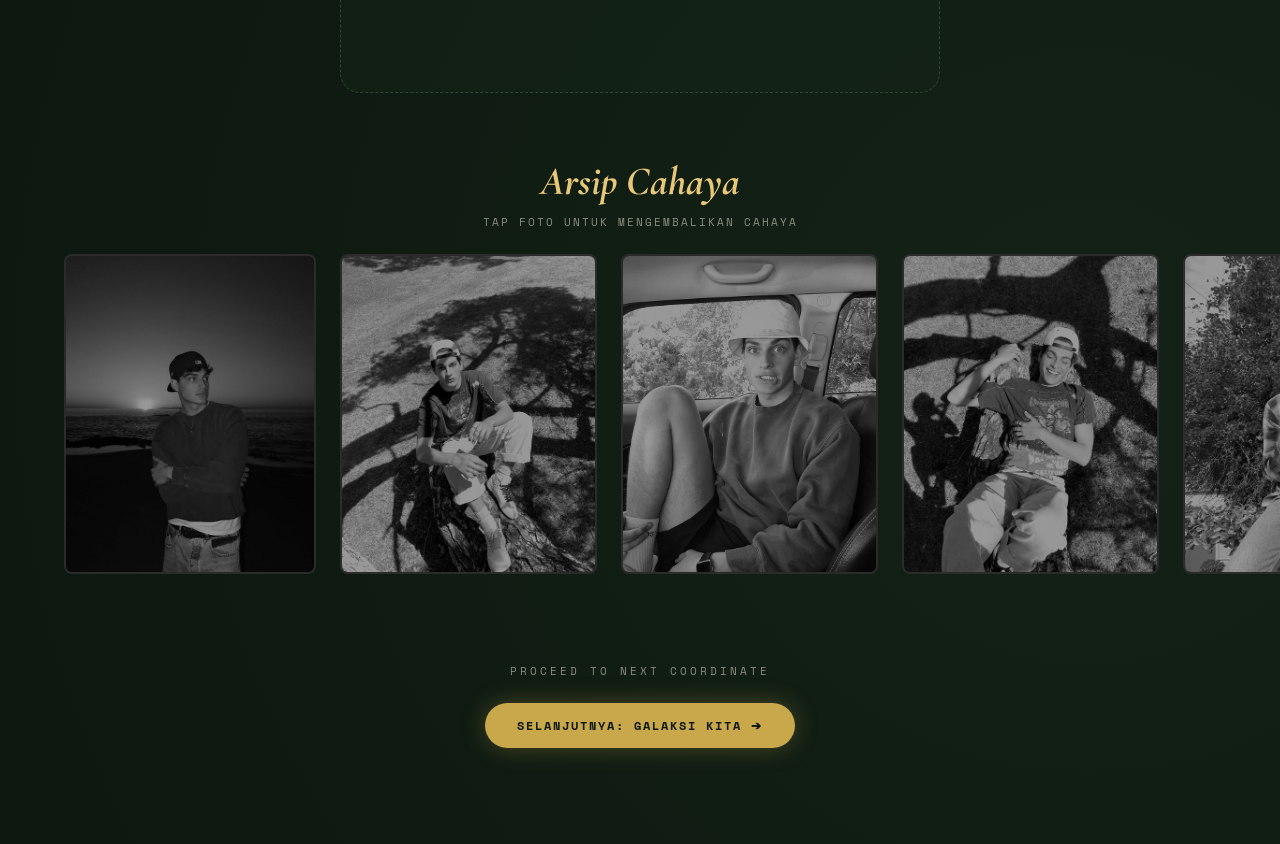
==== commit d63c54f0: "edited by @Kediopan Refactor HTML structure to use main tag and improve semantic layout." ====
--- a/him.html
+++ b/him.html
@@ -20,151 +20,172 @@
       <div class="music-info"><span>Orbiting</span></div>
     </div>
 
-    <div class="planet-dia-wrapper">
-      <div class="pd-hero reveal">
-        <h1>Kamu, planet favoriteku</h1>
-        <p>Data Subjek: Terlalu Indah Untuk Dijelaskan</p>
-      </div>
+    <main id="app-core">
+      <div class="void-container">
+        <div class="planet-dia-wrapper">
+          <div class="pd-hero reveal">
+            <h1>Kamu, planet favoriteku</h1>
+            <p>Data Subjek: Terlalu Indah Untuk Dijelaskan</p>
+          </div>
 
-      <div class="solar-system-area reveal">
-        <div class="central-star"></div>
-        <div class="orbit-path path-1">
-          <div class="planet planet-1" data-id="p1" data-name="SMILE-01"></div>
-        </div>
-        <div class="orbit-path path-2">
-          <div class="planet planet-2" data-id="p2" data-name="EYES-02"></div>
-        </div>
-        <div class="orbit-path path-3">
-          <div class="planet planet-3" data-id="p3" data-name="LAUGH-03"></div>
-        </div>
-        <div class="orbit-path path-4">
-          <div class="planet planet-4" data-id="p4" data-name="HIM-04"></div>
-        </div>
-      </div>
-      <p
-        style="
-          font-family: var(--f-mono);
-          font-size: 0.8rem;
-          color: var(--mist);
-          margin-bottom: 5rem;
-          letter-spacing: 2px;
-          text-align: center;
-        "
-        class="reveal"
-      >
-        [ TAP PLANET UNTUK MENGAKSES DATA ]
-      </p>
+          <div class="solar-system-area reveal">
+            <div class="central-star"></div>
+            <div class="orbit-path path-1">
+              <div
+                class="planet planet-1"
+                data-id="p1"
+                data-name="SMILE-01"
+              ></div>
+            </div>
+            <div class="orbit-path path-2">
+              <div
+                class="planet planet-2"
+                data-id="p2"
+                data-name="EYES-02"
+              ></div>
+            </div>
+            <div class="orbit-path path-3">
+              <div
+                class="planet planet-3"
+                data-id="p3"
+                data-name="LAUGH-03"
+              ></div>
+            </div>
+            <div class="orbit-path path-4">
+              <div
+                class="planet planet-4"
+                data-id="p4"
+                data-name="HIM-04"
+              ></div>
+            </div>
+          </div>
+          <p
+            style="
+              font-family: var(--f-mono);
+              font-size: 0.8rem;
+              color: var(--mist);
+              margin-bottom: 5rem;
+              letter-spacing: 2px;
+              text-align: center;
+            "
+            class="reveal"
+          >
+            [ TAP PLANET UNTUK MENGAKSES DATA ]
+          </p>
 
-      <div class="facts-section reveal">
-        <h2 class="section-title">Laporan Observasi</h2>
-        <div class="facts-grid">
-          <div class="fact-card">
-            <div class="fact-inner">
-              <div class="fact-front">
-                <span>OBSERVASI 01</span>
-                <h3>Kesabaran</h3>
+          <div class="facts-section reveal">
+            <h2 class="section-title">Laporan Observasi</h2>
+            <div class="facts-grid">
+              <div class="fact-card">
+                <div class="fact-inner">
+                  <div class="fact-front">
+                    <span>OBSERVASI 01</span>
+                    <h3>Kesabaran</h3>
+                  </div>
+                  <div class="fact-back">
+                    <p>
+                      Tingkat kesabaranmu ngadepin aku itu kayak luar angkasa,
+                      gak ada batasnya. Makasih ya.
+                    </p>
+                  </div>
+                </div>
               </div>
-              <div class="fact-back">
-                <p>
-                  Tingkat kesabaranmu ngadepin aku itu kayak luar angkasa, gak
-                  ada batasnya. Makasih ya.
-                </p>
+              <div class="fact-card">
+                <div class="fact-inner">
+                  <div class="fact-front">
+                    <span>OBSERVASI 02</span>
+                    <h3>Tawa</h3>
+                  </div>
+                  <div class="fact-back">
+                    <p>
+                      Frekuensi tawamu selalu berhasil reset hari aku yang lagi
+                      berantakan.
+                    </p>
+                  </div>
+                </div>
+              </div>
+              <div class="fact-card">
+                <div class="fact-inner">
+                  <div class="fact-front">
+                    <span>OBSERVASI 03</span>
+                    <h3>Kehadiran</h3>
+                  </div>
+                  <div class="fact-back">
+                    <p>
+                      Kamu gak cuma ada, tapi bener-bener *hadir*. Aku selalu
+                      bersyukur untuk adanya kamu.
+                    </p>
+                  </div>
+                </div>
+              </div>
+              <div class="fact-card">
+                <div class="fact-inner">
+                  <div class="fact-front">
+                    <span>OBSERVASI 04</span>
+                    <h3>Hangat</h3>
+                  </div>
+                  <div class="fact-back">
+                    <p>
+                      Kamu itu kayak nebula, dari jauh terlihat biasa, tapi di
+                      dalemnya hangat banget.
+                    </p>
+                  </div>
+                </div>
               </div>
             </div>
           </div>
-          <div class="fact-card">
-            <div class="fact-inner">
-              <div class="fact-front">
-                <span>OBSERVASI 02</span>
-                <h3>Tawa</h3>
-              </div>
-              <div class="fact-back">
-                <p>
-                  Frekuensi tawamu selalu berhasil reset hari aku yang lagi
-                  berantakan.
-                </p>
-              </div>
+
+          <div class="rating-section reveal">
+            <h2>Seberapa terang cahayanya hari ini?</h2>
+            <div class="star-rating">
+              <span>★</span><span>★</span><span>★</span><span>★</span
+              ><span>★</span>
+            </div>
+            <div class="rating-result" id="rating-result"></div>
+          </div>
+
+          <div class="strip-section reveal">
+            <h2
+              style="
+                font-family: var(--f-display);
+                color: var(--gold-light);
+                font-size: 2.5rem;
+                text-align: center;
+                margin-bottom: 0.5rem;
+                font-style: italic;
+              "
+            >
+              Arsip Cahaya
+            </h2>
+            <p class="strip-hint">TAP FOTO UNTUK MENGEMBALIKAN CAHAYA</p>
+            <div class="photo-strip">
+              <img src="asset/1.jpg" alt="Him" class="strip-img" />
+              <img src="asset/2.jpg" alt="Him" class="strip-img" />
+              <img src="asset/3.jpg" alt="Him" class="strip-img" />
+              <img src="asset/4.jpg" alt="Him" class="strip-img" />
+              <img src="asset/5.jpg" alt="Him" class="strip-img" />
+              <img src="asset/6.jpg" alt="Him" class="strip-img" />
             </div>
           </div>
-          <div class="fact-card">
-            <div class="fact-inner">
-              <div class="fact-front">
-                <span>OBSERVASI 03</span>
-                <h3>Kehadiran</h3>
-              </div>
-              <div class="fact-back">
-                <p>
-                  Kamu gak cuma ada, tapi bener-bener hadir. Aku selalu
-                  bersyukur untuk adanya kamu.
-                </p>
-              </div>
-            </div>
+
+          <!-- NEW: NEXT BUTTON -->
+          <div class="next-page-nav reveal">
+            <p>PROCEED TO NEXT COORDINATE</p>
+            <a href="kita.html" class="btn-fierce" data-nav
+              >Selanjutnya: Galaksi Kita ➔</a
+            >
           </div>
-          <div class="fact-card">
-            <div class="fact-inner">
-              <div class="fact-front">
-                <span>OBSERVASI 04</span>
-                <h3>Hangat</h3>
-              </div>
-              <div class="fact-back">
-                <p>
-                  Kamu itu kayak nebula, dari jauh terlihat biasa, tapi di
-                  dalemnya hangat banget.
-                </p>
-              </div>
-            </div>
+        </div>
+
+        <div class="planet-modal" id="planet-modal">
+          <div class="pm-content">
+            <img src="" id="pm-img" alt="Planet Archive" />
+            <p id="pm-txt"></p>
+            <button class="pm-close" id="pm-close">TUTUP DATA</button>
           </div>
         </div>
       </div>
-
-      <div class="rating-section reveal">
-        <h2>Seberapa terang cahayanya hari ini?</h2>
-        <div class="star-rating">
-          <span>★</span><span>★</span><span>★</span><span>★</span><span>★</span>
-        </div>
-        <div class="rating-result" id="rating-result"></div>
-      </div>
-
-      <div class="strip-section reveal">
-        <h2
-          style="
-            font-family: var(--f-display);
-            color: var(--gold-light);
-            font-size: 2.5rem;
-            text-align: center;
-            margin-bottom: 0.5rem;
-            font-style: italic;
-          "
-        >
-          Arsip Cahaya
-        </h2>
-        <p class="strip-hint">TAP FOTO UNTUK MENGEMBALIKAN CAHAYA</p>
-        <div class="photo-strip">
-          <img src="asset/1.jpg" alt="Him" class="strip-img" />
-          <img src="asset/2.jpg" alt="Him" class="strip-img" />
-          <img src="asset/3.jpg" alt="Him" class="strip-img" />
-          <img src="asset/4.jpg" alt="Him" class="strip-img" />
-          <img src="asset/5.jpg" alt="Him" class="strip-img" />
-          <img src="asset/6.jpg" alt="Him" class="strip-img" />
-        </div>
-      </div>
-
-      <!-- NEW: NEXT BUTTON -->
-      <div class="next-page-nav reveal">
-        <p>PROCEED TO NEXT COORDINATE</p>
-        <a href="kita.html" class="btn-fierce" data-nav
-          >Selanjutnya: Galaksi Kita ➔</a
-        >
-      </div>
-    </div>
-
-    <div class="planet-modal" id="planet-modal">
-      <div class="pm-content">
-        <img src="" id="pm-img" alt="Planet Archive" />
-        <p id="pm-txt"></p>
-        <button class="pm-close" id="pm-close">TUTUP DATA</button>
-      </div>
-    </div>
+    </main>
 
     <script src="script.js"></script>
   </body>
